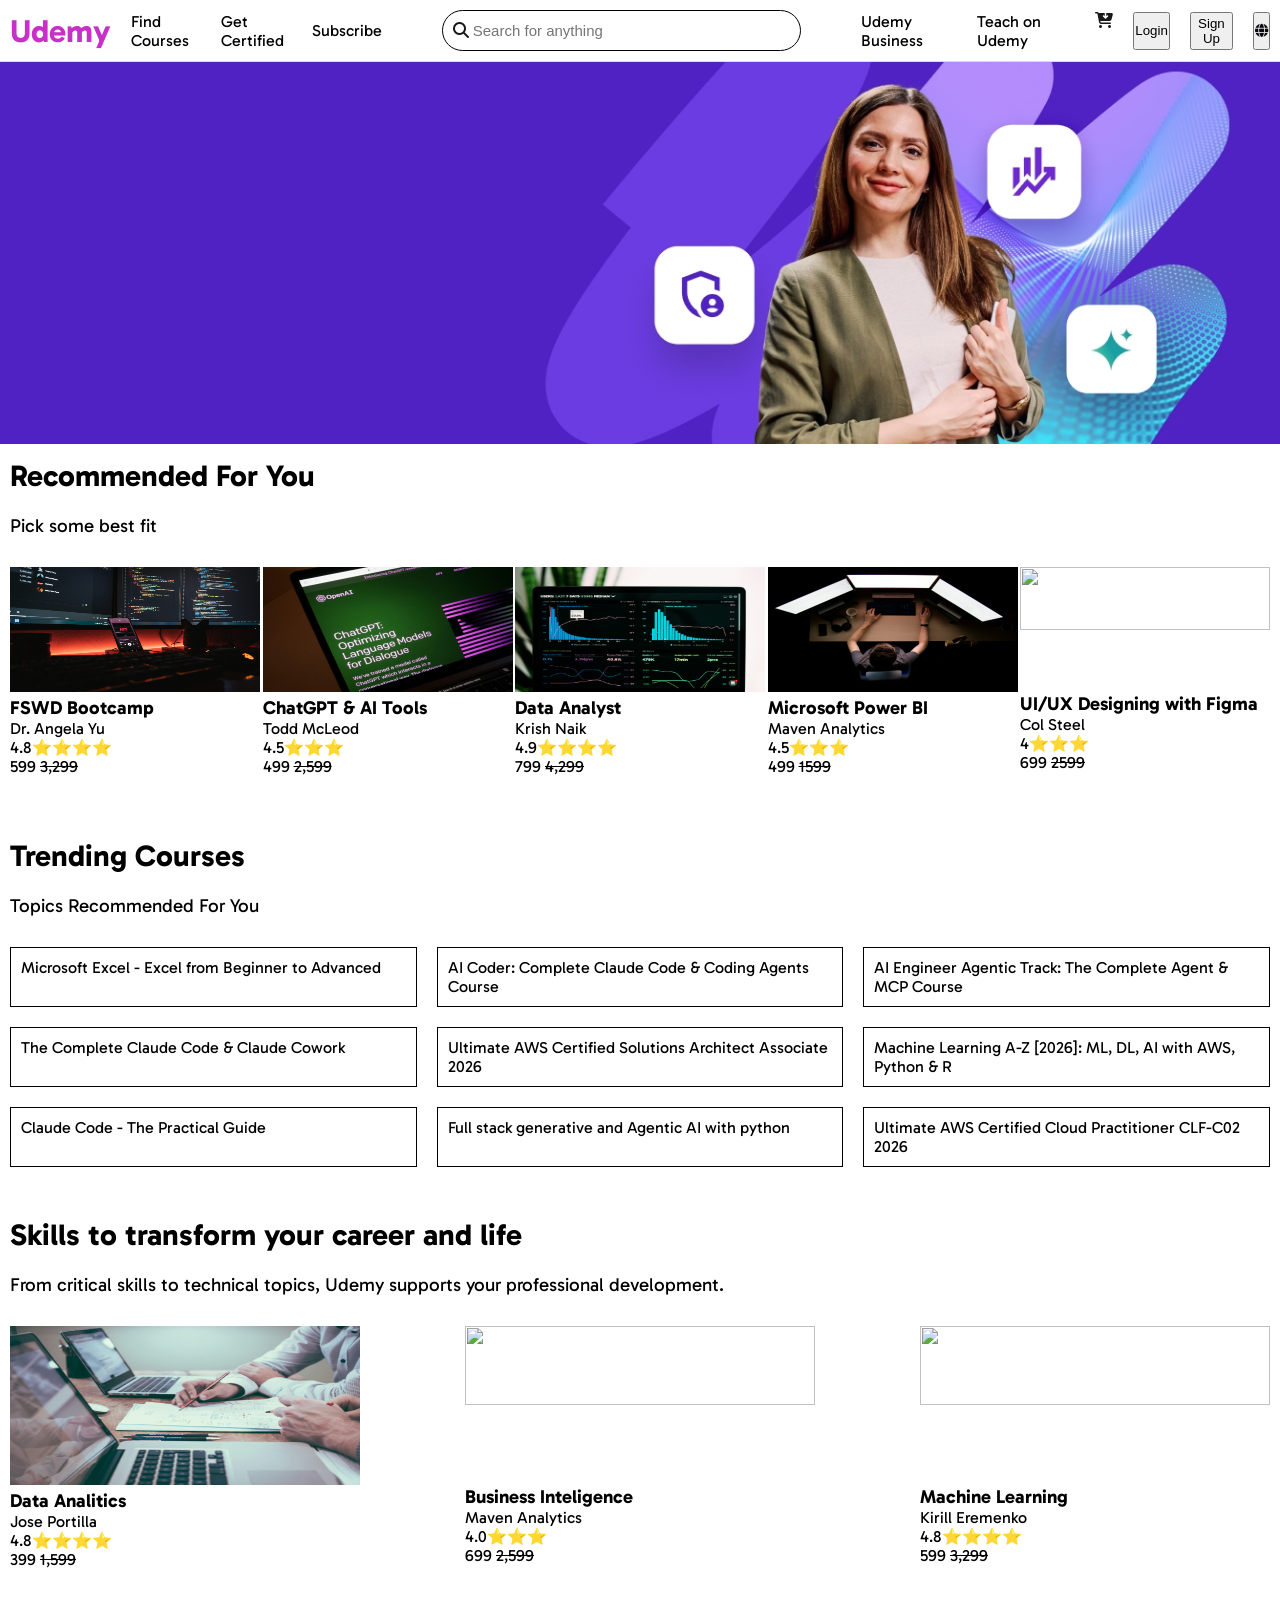
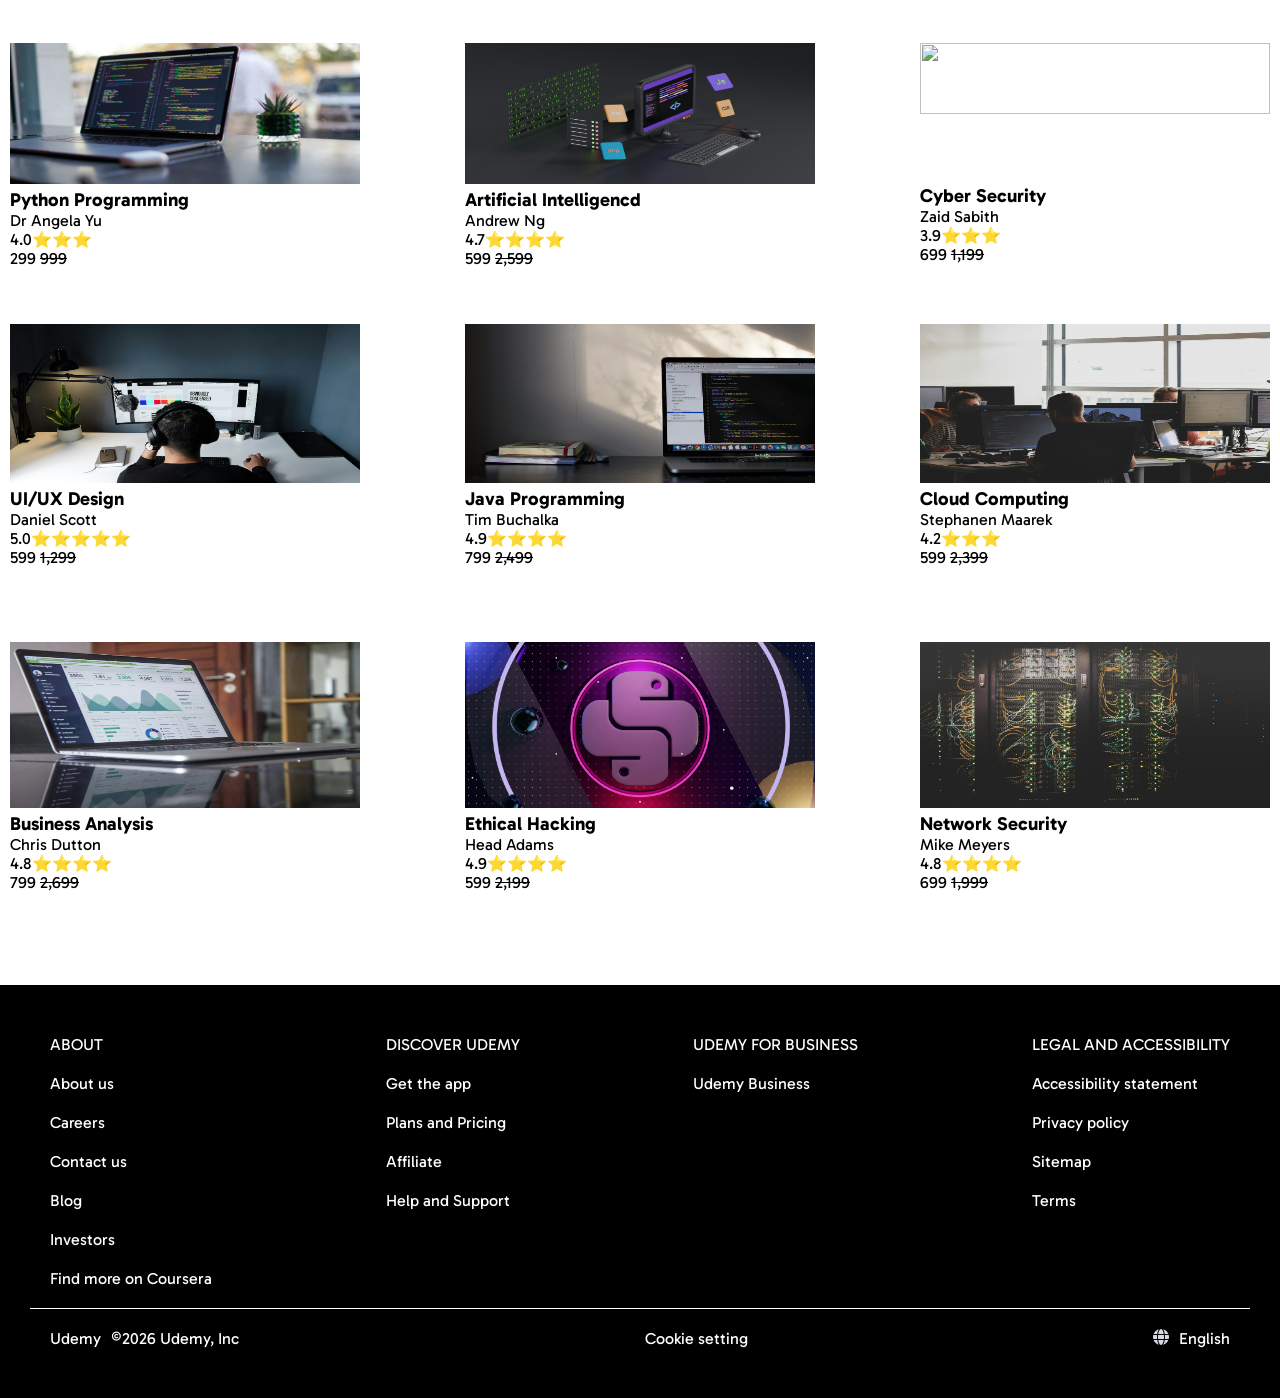
==== index.html @ 96a2e06c "My project files are added" ====
<!doctype html>
<html lang="en">
  <head>
    <meta charset="UTF-8" />
    <meta name="viewport" content="width=device-width, initial-scale=1.0" />
    <title>Udemy Clone</title>
    <link rel="preconnect" href="https://fonts.googleapis.com" />
    <link rel="preconnect" href="https://fonts.gstatic.com" crossorigin />
    <link
      href="https://fonts.googleapis.com/css2?family=Gabarito:wght@400..900&display=swap"
      rel="stylesheet"
    />
    <link rel="Stylesheet" href="style.css">
    <link rel="stylesheet" href="https://cdnjs.cloudflare.com/ajax/libs/font-awesome/6.5.1/css/all.min.css" />
  </head>
  <body>
    <div class="navbar">
      <div class="navbar__sec1">
        <h1 class="navbar__sec1__title">Udemy</h1>
        <p>Find Courses</p>
        <p>Get Certified</p>
        <p>Subscribe</p>
      </div>
      <div class="navbar__sec2">
        <i class="fa-solid fa-magnifying-glass" style="color:rgb(24, 25, 27);"></i>
        <input placeholder="Search for anything">
      </div>
      <div class="navbar__sec3">
        <p>Udemy Business</p>
        <p>Teach on Udemy</p>
        <i class="fa-solid fa-cart-arrow-down" style="color: rgb(24, 25, 27);"></i>
        <button class="navbar__sec3__login">Login</button>
        <button class="navbar__sec3__sign">Sign Up</button>
        <button class="navbar__sec3__global"><i class="fa-solid fa-globe" style="color: rgb(6, 9, 15);"></i></button>
        
        </table>
      </div>
    </div>
    <div class="sales-image">
        <img src="images\sales image.jpg" alt="sales-image">
    </div>
    <div class="recommended">
        <h1 class="recommended__title">Recommended For You</h1>
        <h3 class="recommended__subtitle">Pick some best fit</h3>
        <div class="recommended__container">
            <div class="course-card">
                <img src="./images/r1.jpg">
                <h3>FSWD Bootcamp</h3>
                <p>Dr. Angela Yu</p>
                <p>4.8⭐⭐⭐⭐</p>
                <p>599 <del>3,299</del> </p>
            </div>
            <div class="course-card">
                <img src="./images/r2.jpg">
                <h3>ChatGPT & AI Tools</h3>
                <p>Todd McLeod</p>
                <p>4.5⭐⭐⭐</p>
                <p>499 <del>2,599</del> </p>
            </div>
            <div class="course-card">
                <img src="./images/r3.jpg">
                <h3>Data Analyst </h3>
                <p>Krish Naik</p>
                <p>4.9⭐⭐⭐⭐</p>
                <p>799 <del>4,299</del> </p>
            </div>
            <div class="course-card">
                <img src="./images/r4.jpg">
                <h3>Microsoft Power BI </h3>
                <p>Maven Analytics</p>
                <p>4.5⭐⭐⭐</p>
                <p>499 <del>1599</del> </p>
            </div>
            <div class="course-card">
                <img src="./images/r5.jpg">
                <h3>UI/UX Designing with Figma</h3>
                <p>Col Steel</p>
                <p>4⭐⭐⭐</p>
                <p>699 <del>2599</del> </p>
            </div>
        </div>
    </div>
    <div class="trending-courses">
      <h1 class="trending-courses__title">Trending Courses</h1>
       <h3 class="trending-courses__subtitle">Topics Recommended For You</h3>
      <div class="trending-courses__container">
      
      <p>Microsoft Excel - Excel from Beginner to Advanced</p>
      <p>AI Coder: Complete Claude Code & Coding Agents Course</p>
      <p>AI Engineer Agentic Track: The Complete Agent & MCP Course</p>
      <p>The Complete Claude Code & Claude Cowork</p>
      <p>Ultimate AWS Certified Solutions Architect Associate 2026
</p>
      <p>Machine Learning A-Z [2026]: ML, DL, AI with AWS, Python & R</p>
      <p>Claude Code - The Practical Guide</p>
      <p>Full stack generative and Agentic AI with python</p>
      <p>Ultimate AWS Certified Cloud Practitioner CLF-C02 2026</p>
      </div>
    </div>
    </div>
    <div class="skill" >
      <div class="skill__title">Skills to transform your career and life</div>
      <h3 class="skill__desc">From critical skills to technical topics, Udemy supports your professional development.
      </h3>
      <div class="skill__container">
        <div class="course-card__sec">
        <img src="./images/s1.jpg">
                <h3>Data Analitics</h3>
                <p>Jose Portilla</p>
                <p>4.8⭐⭐⭐⭐</p>
                <p>399 <del>1,599</del> </p>
        </div>
        <div class="course-card__sec">
        <img src="./images/s2.jpg">
                <h3>Business Inteligence</h3>
                <p>Maven Analytics</p>
                <p>4.0⭐⭐⭐</p>
                <p>699 <del>2,599</del> </p>
        </div>
        <div class="course-card__sec">
        <img src="./images/s3.jpg">
                <h3>Machine Learning</h3>
                <p>Kirill Eremenko</p>
                <p>4.8⭐⭐⭐⭐</p>
                <p>599 <del>3,299</del> </p>
        </div>
        <div class="course-card__sec">
        <img src="./images/s4.jpg">
                <h3>Python Programming</h3>
                <p>Dr Angela Yu</p>
                <p>4.0⭐⭐⭐</p>
                <p>299 <del>999</del> </p>
        </div>
        <div class="course-card__sec">
        <img src="./images/s5.jpg">
                <h3>Artificial Intelligencd</h3>
                <p>Andrew Ng</p>
                <p>4.7⭐⭐⭐⭐</p>
                <p>599 <del>2,599</del> </p>
        </div>
        <div class="course-card__sec">
        <img src="./images/s6.jpg">
                <h3>Cyber Security</h3>
                <p>Zaid Sabith</p>
                <p>3.9⭐⭐⭐</p>
                <p>699 <del>1,199</del> </p>
        </div>
        <div class="course-card__sec">
        <img src="./images/s7.jpg">
                <h3>UI/UX Design</h3>
                <p>Daniel Scott</p>
                <p>5.0⭐⭐⭐⭐⭐</p>
                <p>599 <del>1,299</del> </p>
        </div>
        <div class="course-card__sec">
        <img src="./images/s8.jpg">
                <h3>Java Programming</h3>
                <p>Tim Buchalka</p>
                <p>4.9⭐⭐⭐⭐</p>
                <p>799 <del>2,499</del> </p>
        </div>
        <div class="course-card__sec">
        <img src="./images/s9.jpg">
                <h3>Cloud Computing</h3>
                <p>Stephanen Maarek</p>
                <p>4.2⭐⭐⭐</p>
                <p>599 <del>2,399</del> </p>
        </div>
        <div class="course-card__sec">
        <img src="./images/s10.jpg">
                <h3>Business Analysis</h3>
                <p>Chris Dutton</p>
                <p>4.8⭐⭐⭐⭐</p>
                <p>799 <del>2,699</del> </p>
        </div>
        <div class="course-card__sec">
        <img src="./images/s11.jpg">
                <h3>Ethical Hacking</h3>
                <p>Head Adams</p>
                <p>4.9⭐⭐⭐⭐</p>
                <p>599 <del>2,199</del> </p>
        </div>
        <div class="course-card__sec">
        <img src="./images/s12.jpg">
                <h3>Network Security</h3>
                <p>Mike Meyers</p>
                <p>4.8⭐⭐⭐⭐</p>
                <p>699 <del>1,999</del> </p>
        </div>
      </div>
      <div class="footer">
        <div class="footer__one">
          <div class="footer__one__s1">
            <p>ABOUT</p>
            <p>About us</p>
            <p>Careers</p>
            <p>Contact us</p>
            <p>Blog</p>
            <p>Investors</p>
            <p>Find more on Coursera</p>
          </div>
          <div class="footer__one__s2">
            <p>DISCOVER UDEMY</p>
            <p>Get the app</p>
            <p>Plans and Pricing</p>
            <p>Affiliate</p>
            <p>Help and Support</p>
          </div>
          <div class="footer__one__s3">
            <p>UDEMY FOR BUSINESS</p>
            <P>Udemy Business</P>
          </div>
          <div class="footer__one__s4">
            <p>LEGAL AND ACCESSIBILITY</p>
            <P>Accessibility statement</P>
            <p>Privacy policy</p>
            <p>Sitemap</p>
            <p>Terms</p>
          </div>
        </div>
        <div class="footer__two">
          <div class="footer__two__s1">
            <p>Udemy</p>
        <p>&copy;2026 Udemy, Inc</p>
          </div>
          <div class="footer__two__s2">
            <p>Cookie setting</p>
          </div>
            <div class="footer__two__s3">
             <i class="fa-solid fa-globe" style="color: rgb(213, 218, 229);"></i>
            <p>English</p>
        </div>
      
    </div>
  </body>
</html>
---- style.css ----
*{
    padding: 0;
    margin: 0;
}
body{
    font-family: "Gabarito", sans-serif;
}
.navbar{
   padding:10px; 
   display: flex;
   justify-content: space-between;
   border-bottom: solid gainsboro 1px;
   gap: 60px;
   align-items: center;
}
.navbar__sec1{
    display: flex;
    gap: 20px;
    align-items: center;
}
.navbar__sec1__title{
    color: rgb(200, 49, 200);
}
.navbar__sec2{
    width:30%;
    padding: 10px;
    border: solid black 1px;
    border-radius: 30px;
    align-items: center;
    gap: 10px;
}
.navbar__sec2 input{
    border: none;
    font-size: 15px;
}
.navbar__sec2 input:focus{
    outline: none;
}
.navbar__sec3{
    display: flex;
    gap: 20px;
}
.navbar__sec3__login:focus{
background-color: blue;
color: white;

}
.navbar__sec3__sign:focus{
background-color: blue;
color: white;
}
.sales-image img{
    width: 100%;
}
.recommended-courses{
    padding: 10px;
}
.recommended__container{
    display: flex;
    justify-content: space-between;
    flex-wrap: wrap;
    margin-top: 10px;
    padding: 10px;

}
.course-card img{
    width:250px;
    height:50%;
}
.recommended__title{
font-size: 30px;
padding: 10px;
font-weight: bolder;
} 
.recommended__subtitle{
    padding: 10px;
    font-weight: lighter;
}
.trending-courses__subtitle{
    font-weight: lighter;
    padding:10px;
}
.trending-courses__container{
    display: flex;
    flex-wrap: wrap;
    margin-top: 10px;
}
.trending-courses__container p{
    border: solid black 1px;
    padding: 10px;
    flex-grow:1;
    flex-basis: 25%;
    gap:10px;
    margin: 10px;
}
.trending-courses__title{
    font-size: 30px;
    font-weight: bolder;
    padding: 10px;   
}

.skill__title{
    font-size: 30px;
    padding: 10px;
    font-weight: bolder;
    margin-top: 30px;
}
.skill__desc{
    padding: 10px;
    font-weight: lighter;
}
.course-card__sec{
    width: 350px;
}
.course-card__sec img{
    width: 100%;
    height: 50%;
}
.skill__container{
display:flex;
justify-content: space-between;
margin-top: 10px;
flex-wrap: wrap;
padding: 10px;
}
.footer{
    padding: 30px;
    background-color:black;
    color: white;
}
.footer__one{
    display: flex;
    gap: 20px;
    justify-content: space-between;
    border-bottom: solid white 1px;
    
}
.footer__one p{
    margin: 20px;
}
.footer__two{
    display: flex;
    margin: 20px;
    align-items: center;
    justify-content: space-between;
}
.footer__two__s1{
    display: flex;
    gap: 10px;
}
.footer__two__s3{
    display: flex;
    gap: 10px;
}
.footer p:hover{
    border-bottom: solid white 1px;
}
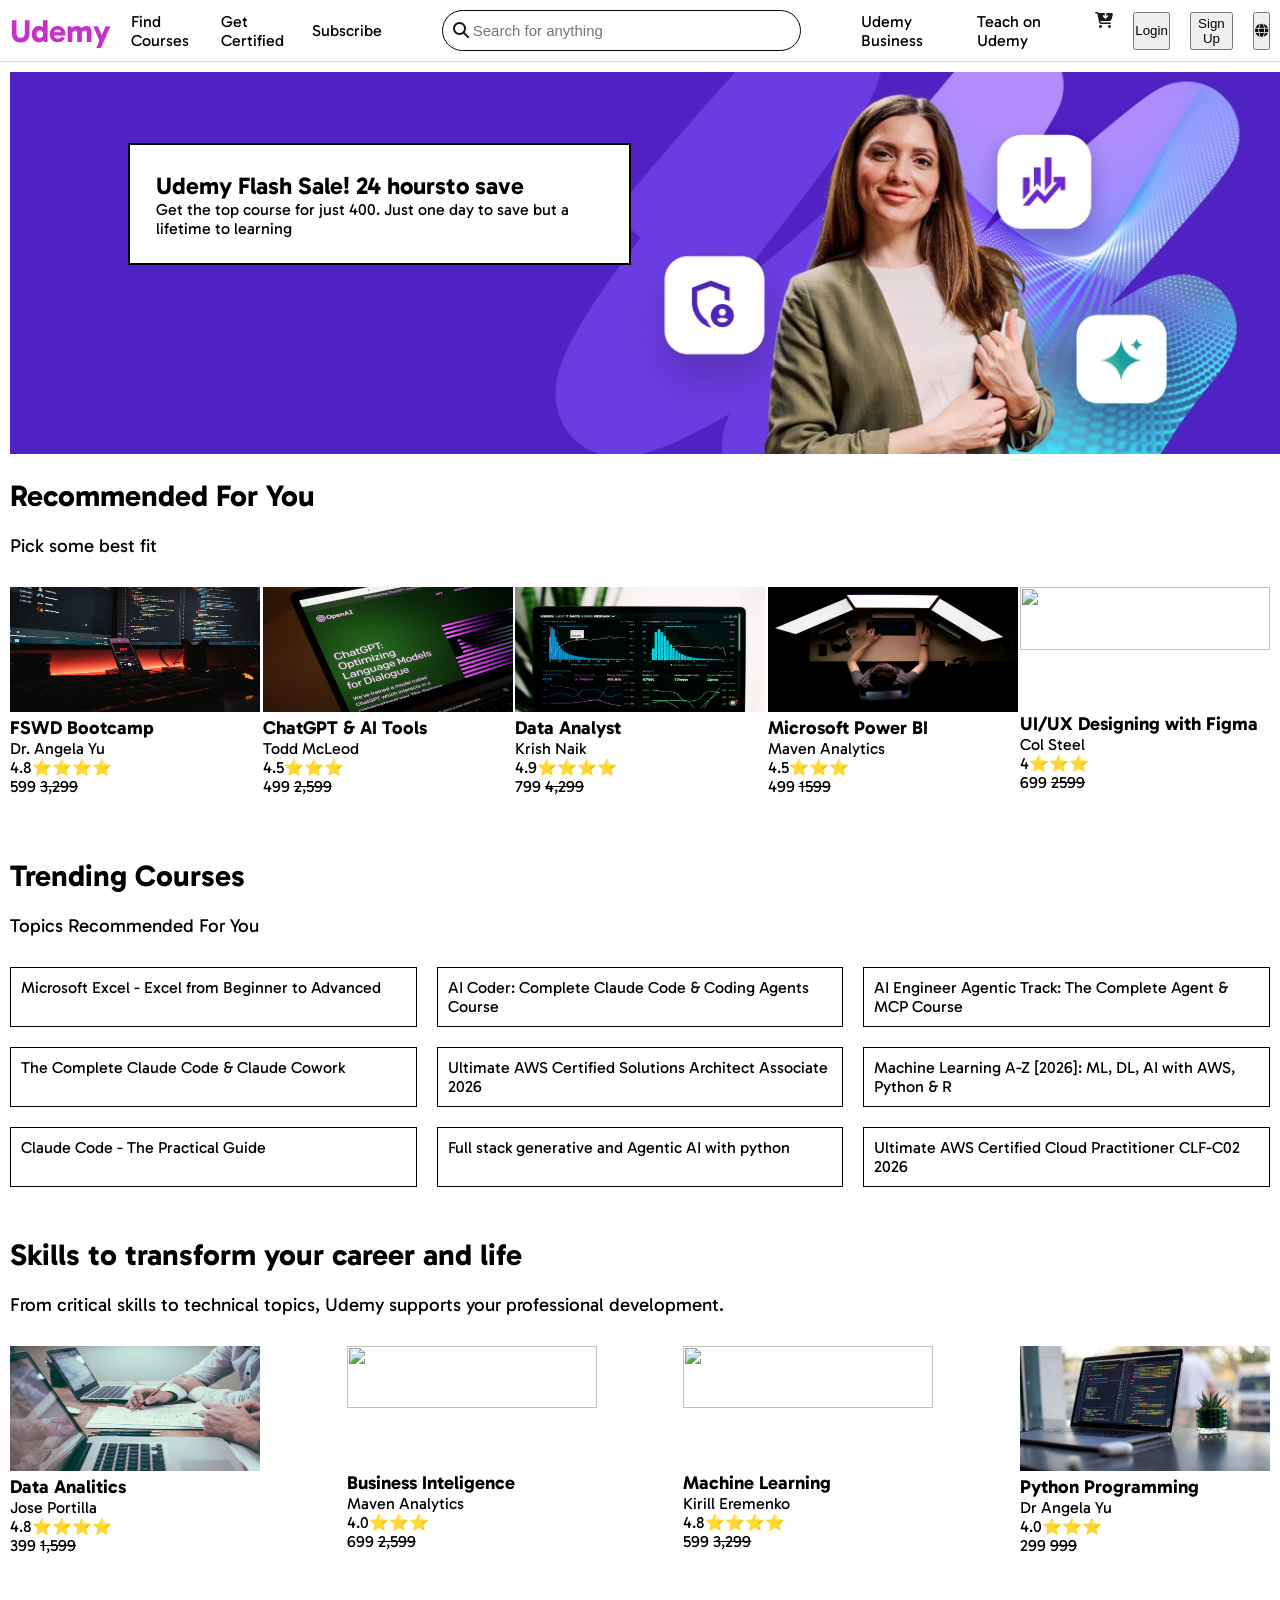
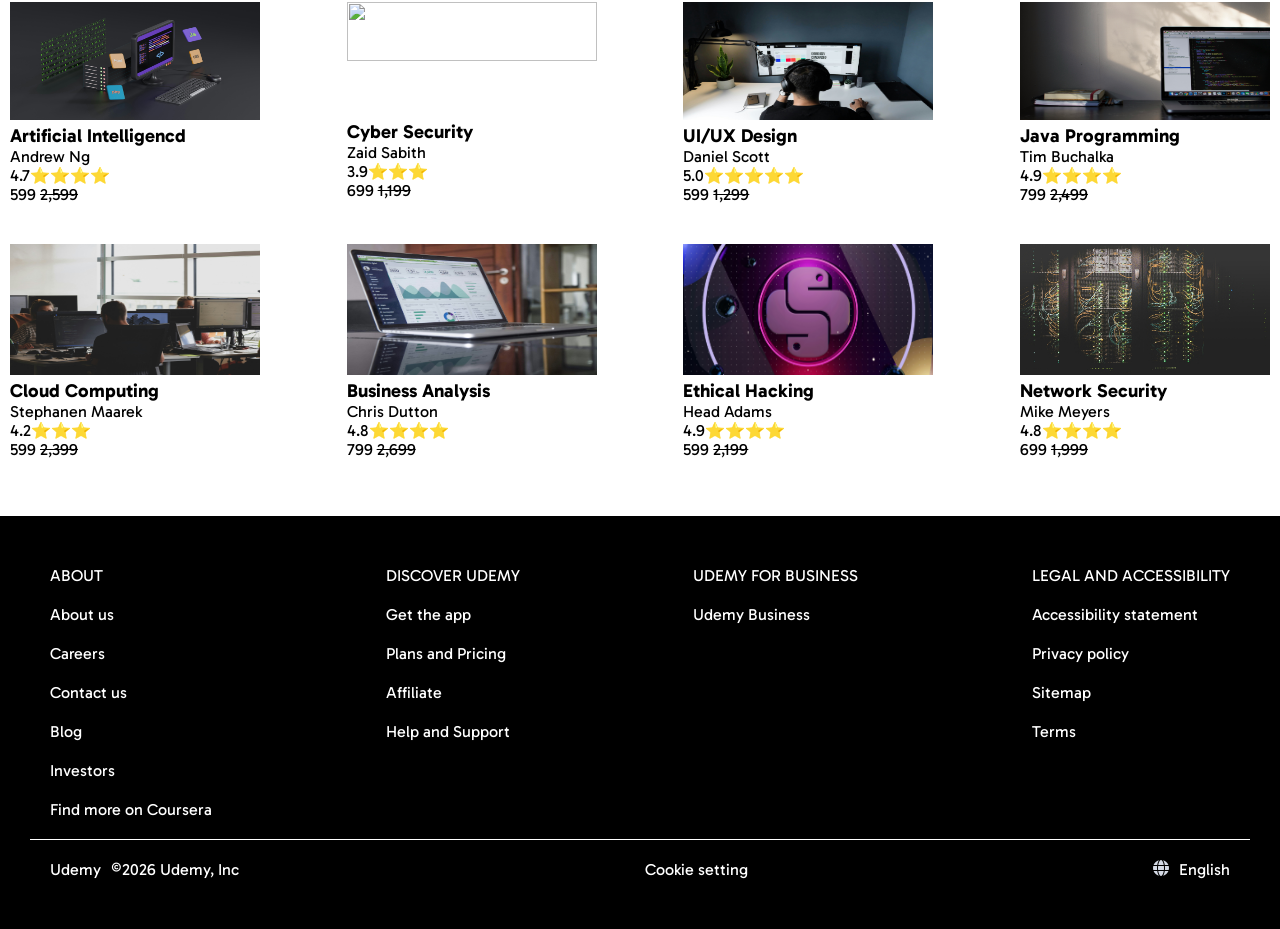
==== commit deb57055: "Updated using position" ====
--- a/index.html
+++ b/index.html
@@ -27,7 +27,14 @@
       </div>
       <div class="navbar__sec3">
         <p>Udemy Business</p>
-        <p>Teach on Udemy</p>
+        <div class="Teach-on-Udemy">
+          <p>Teach on Udemy</p>
+          <div class="Teach-on-Udemy__popup">
+            <p>
+              Turn what you know into an opportunity and reach millions around the world.
+            </p>
+          </div>
+        </div>
         <i class="fa-solid fa-cart-arrow-down" style="color: rgb(24, 25, 27);"></i>
         <button class="navbar__sec3__login">Login</button>
         <button class="navbar__sec3__sign">Sign Up</button>
@@ -38,6 +45,10 @@
     </div>
     <div class="sales-image">
         <img src="images\sales image.jpg" alt="sales-image">
+        <div class="sales-image__offer">
+          <h2>Udemy Flash Sale! 24 hoursto save</h2>
+          <p>Get the top course for just 400. Just one day to save but  a lifetime  to learning</p>
+        </div>
     </div>
     <div class="recommended">
         <h1 class="recommended__title">Recommended For You</h1>
--- a/style.css
+++ b/style.css
@@ -12,7 +12,12 @@
    border-bottom: solid gainsboro 1px;
    gap: 60px;
    align-items: center;
+   position: sticky;
+   top: 0;
+   background-color: white;
+   z-index: 1;
 }
+
 .navbar__sec1{
     display: flex;
     gap: 20px;
@@ -28,6 +33,7 @@
     border-radius: 30px;
     align-items: center;
     gap: 10px;
+    background-color:transparent;
 }
 .navbar__sec2 input{
     border: none;
@@ -49,8 +55,38 @@
 background-color: blue;
 color: white;
 }
+.Teach-on-Udemy{
+    position: relative;
+    cursor: pointer;
+}
+.Teach-on-Udemy:hover .Teach-on-Udemy__popup{
+display: block;
+}
+.Teach-on-Udemy__popup{
+    position: absolute;
+    background-color: white;
+    border: solid black 1px;
+    width:150px;
+    top: 30px;
+    padding: 20px;
+    right: 0;
+    display: none;
+}
+.sales-image{
+    position: relative;
+}
 .sales-image img{
     width: 100%;
+    padding: 10px;
+}
+.sales-image__offer{
+    width:35%;
+    border: solid black 2px;
+    background-color: white;
+    padding: 2%;
+    position: absolute;
+    top: 20%;
+    left:10%;
 }
 .recommended-courses{
     padding: 10px;
@@ -110,7 +146,7 @@
     font-weight: lighter;
 }
 .course-card__sec{
-    width: 350px;
+    width: 250px;
 }
 .course-card__sec img{
     width: 100%;
@@ -122,6 +158,7 @@
 margin-top: 10px;
 flex-wrap: wrap;
 padding: 10px;
+gap: 5px;
 }
 .footer{
     padding: 30px;
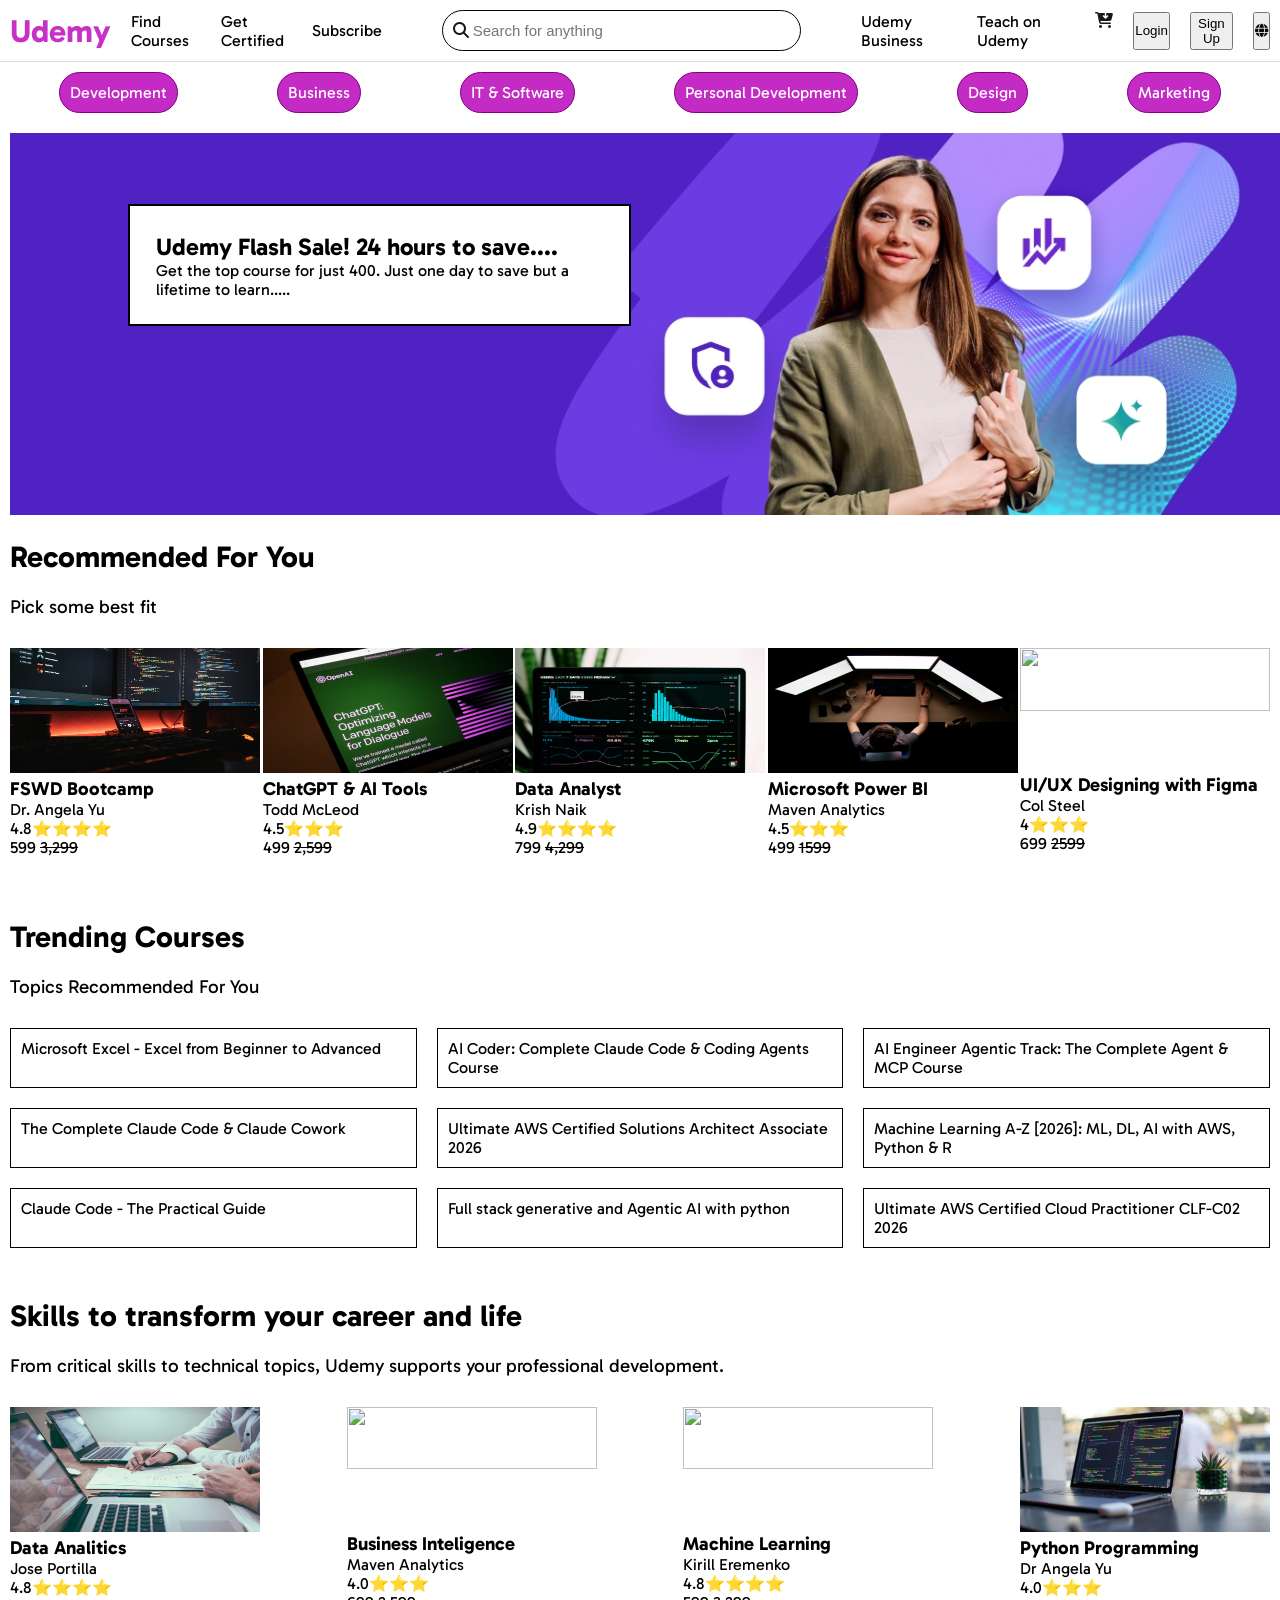
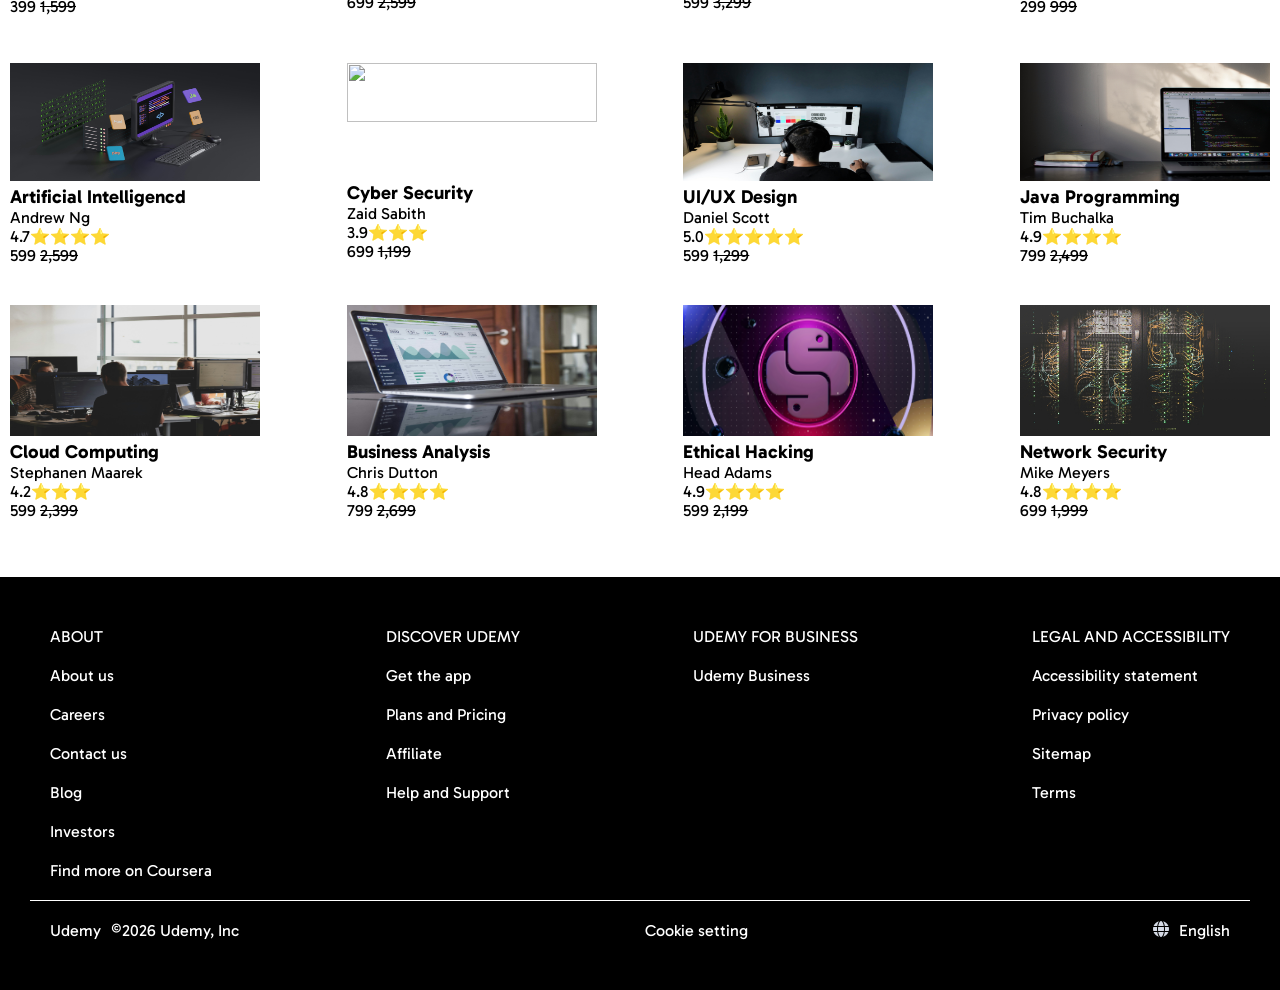
==== commit 3b44b811: "Updated using Animations" ====
--- a/index.html
+++ b/index.html
@@ -39,15 +39,22 @@
         <button class="navbar__sec3__login">Login</button>
         <button class="navbar__sec3__sign">Sign Up</button>
         <button class="navbar__sec3__global"><i class="fa-solid fa-globe" style="color: rgb(6, 9, 15);"></i></button>
-        
-        </table>
-      </div>
+      </div>
+    </div>
+    <div class="categories">
+      <p>Development</p>
+      <p>Business</p>
+      <p>IT & Software</p>
+      <p>Personal Development</p>
+      <p>Design</p>
+      <p>Marketing</p>
+
     </div>
     <div class="sales-image">
         <img src="images\sales image.jpg" alt="sales-image">
         <div class="sales-image__offer">
-          <h2>Udemy Flash Sale! 24 hoursto save</h2>
-          <p>Get the top course for just 400. Just one day to save but  a lifetime  to learning</p>
+          <h2>Udemy Flash Sale! 24 hours to save....</h2>
+          <p>Get the top course for just 400. Just one day to save but  a lifetime  to learn.....</p>
         </div>
     </div>
     <div class="recommended">
--- a/style.css
+++ b/style.css
@@ -72,6 +72,27 @@
     right: 0;
     display: none;
 }
+.categories{
+    display: flex;
+    padding: 10px;
+    justify-content: space-around;
+    
+}
+.categories p{
+    background-color: rgb(196, 43, 196);
+    color: white;
+    border-radius: 30px;
+    padding: 10px;
+    border: solid purple 1px;
+
+}
+.categories p:hover{
+    transition: 1s;
+    background-color: transparent;
+    color: black;
+    cursor: pointer;
+    border: solid purple 1px;
+}
 .sales-image{
     position: relative;
 }
@@ -87,6 +108,20 @@
     position: absolute;
     top: 20%;
     left:10%;
+    animation-name: zoom;
+    animation-duration: 2s;
+    opacity: 0;
+    animation-fill-mode: forwards;
+}
+@keyframes zoom{
+    0%{
+        transform: scale(0);
+        opacity: 0;
+    }
+    100%{
+        transform: scale(1);
+        opacity: 1;
+    }
 }
 .recommended-courses{
     padding: 10px;
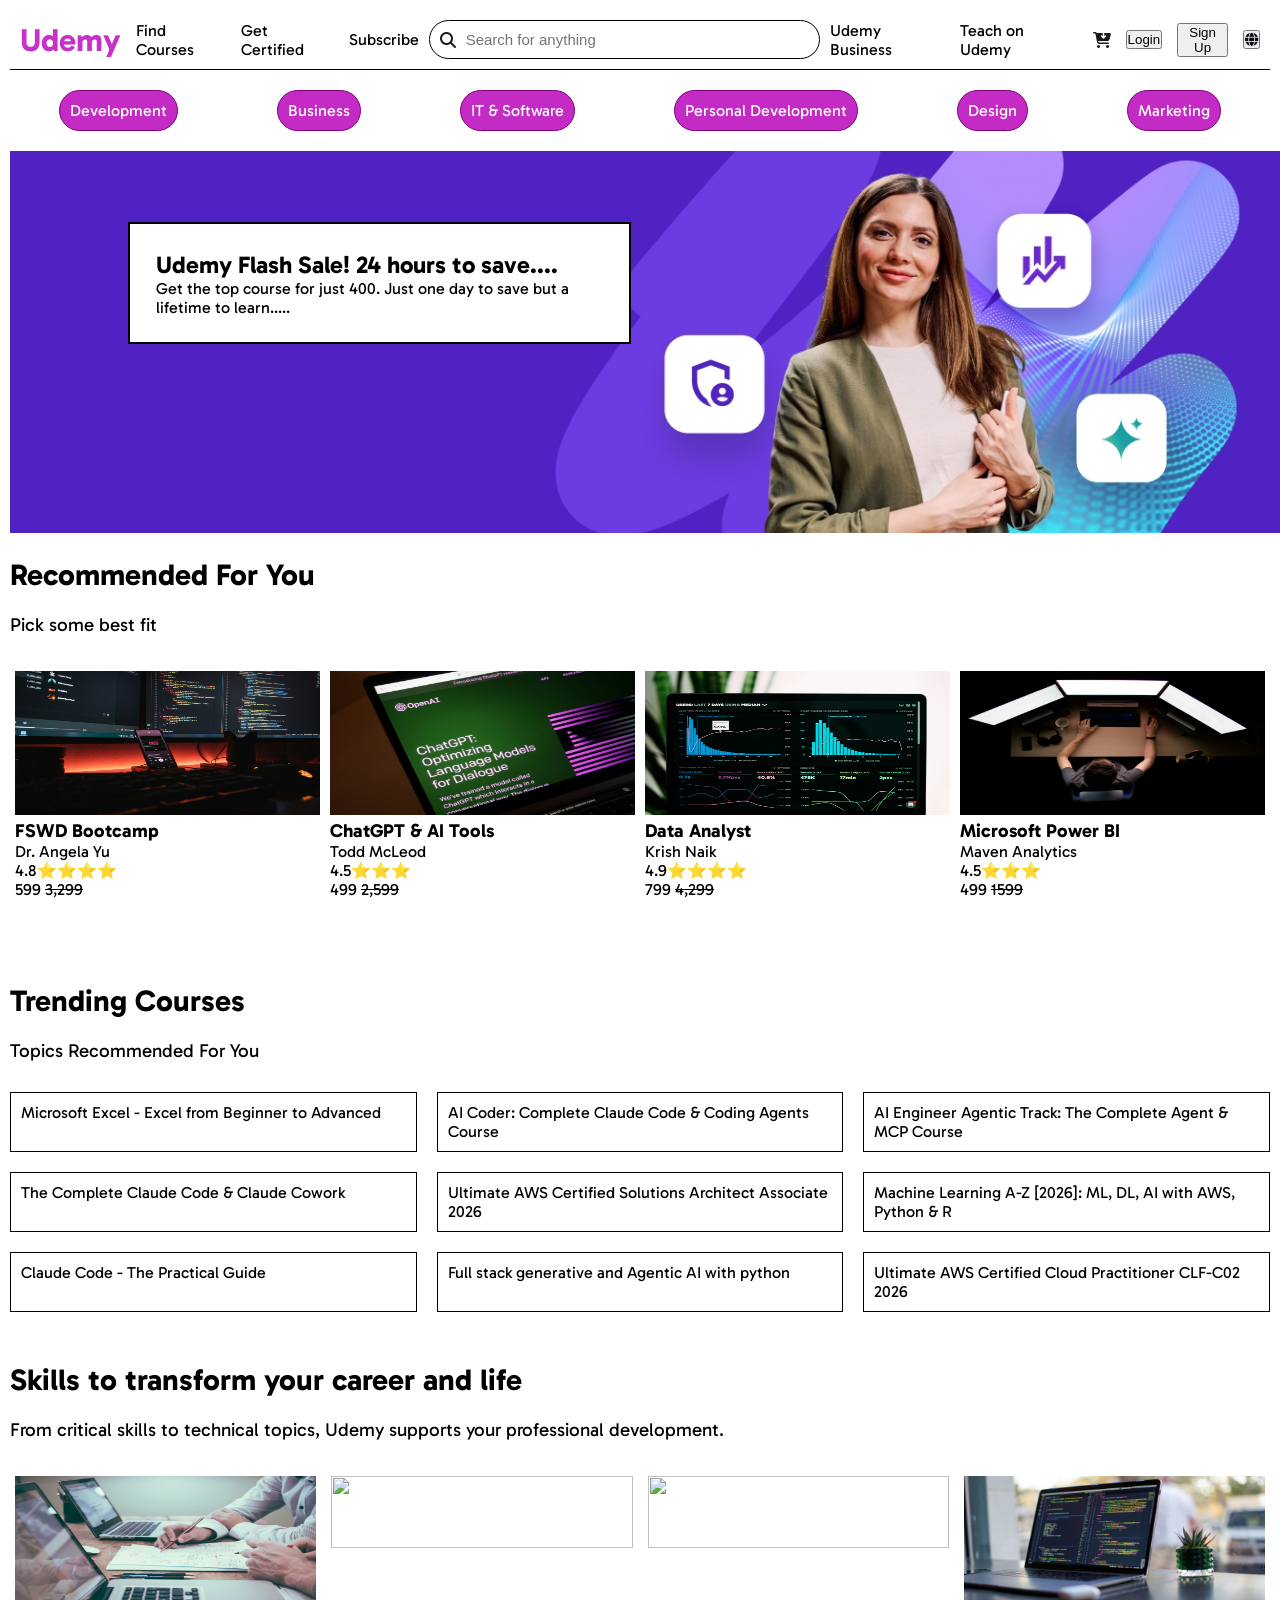
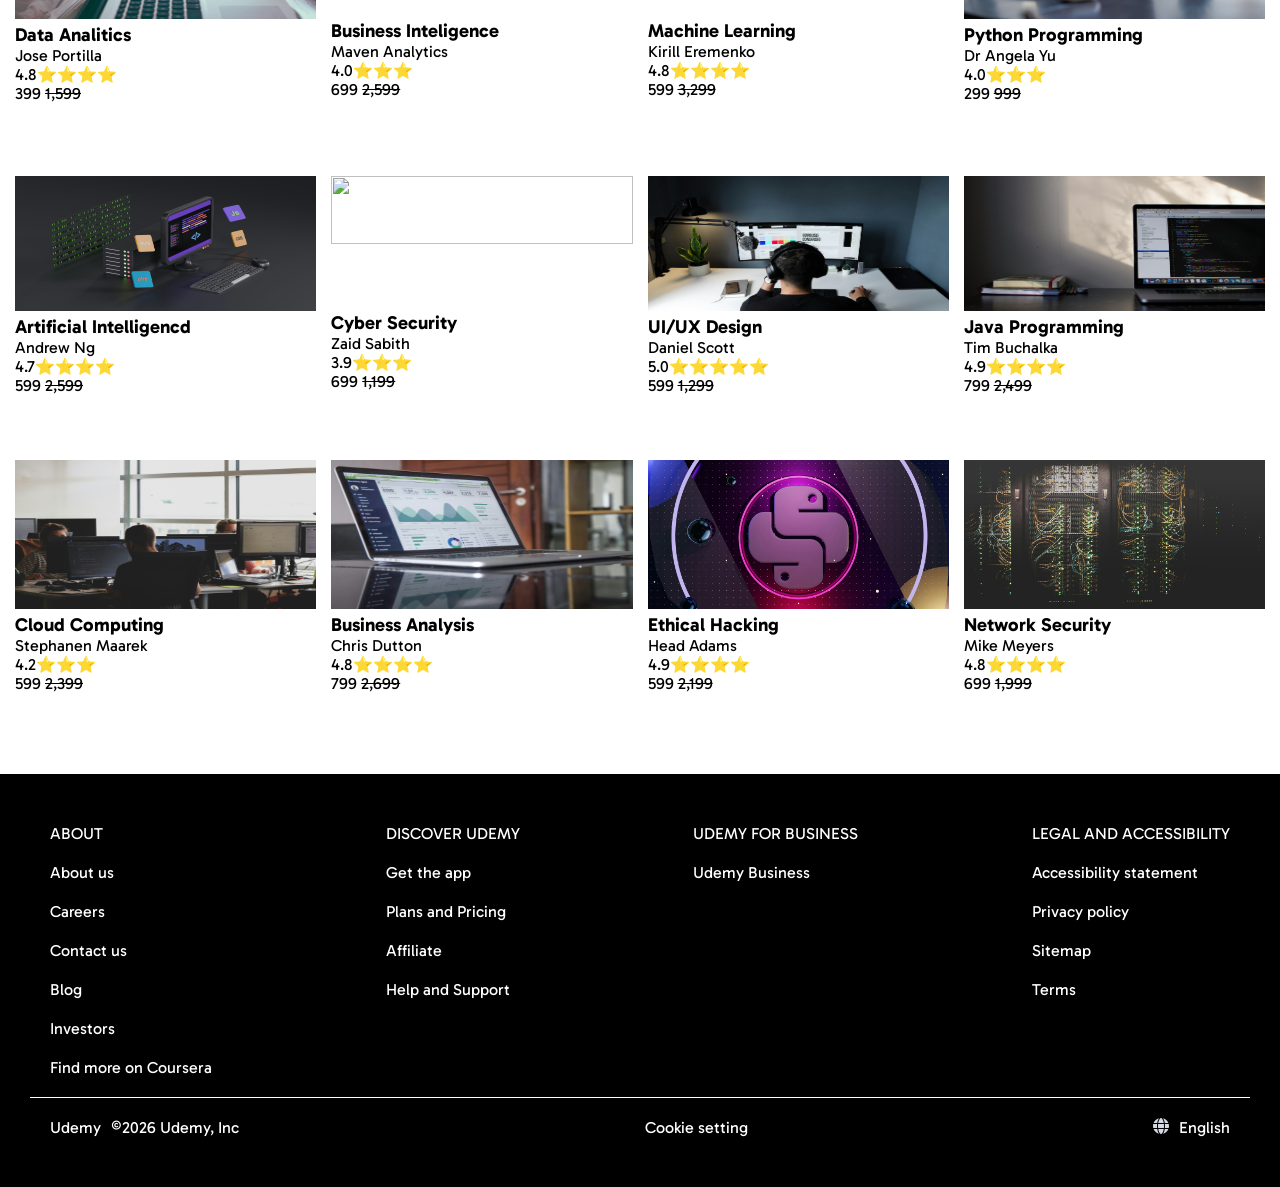
==== commit c2bb5620: "Updated using media Queries" ====
--- a/index.html
+++ b/index.html
@@ -40,6 +40,10 @@
         <button class="navbar__sec3__sign">Sign Up</button>
         <button class="navbar__sec3__global"><i class="fa-solid fa-globe" style="color: rgb(6, 9, 15);"></i></button>
       </div>
+      <div class="navbar__sec4">
+        <i class="fa-solid fa-bars" style="color: rgb(7, 11, 18);"></i>
+
+      </div>
     </div>
     <div class="categories">
       <p>Development</p>
@@ -88,13 +92,6 @@
                 <p>Maven Analytics</p>
                 <p>4.5⭐⭐⭐</p>
                 <p>499 <del>1599</del> </p>
-            </div>
-            <div class="course-card">
-                <img src="./images/r5.jpg">
-                <h3>UI/UX Designing with Figma</h3>
-                <p>Col Steel</p>
-                <p>4⭐⭐⭐</p>
-                <p>699 <del>2599</del> </p>
             </div>
         </div>
     </div>
--- a/style.css
+++ b/style.css
@@ -9,18 +9,19 @@
    padding:10px; 
    display: flex;
    justify-content: space-between;
-   border-bottom: solid gainsboro 1px;
-   gap: 60px;
+   border-bottom: solid black 1px;
+   gap: 10px;
    align-items: center;
    position: sticky;
    top: 0;
    background-color: white;
    z-index: 1;
+   margin:10px ;
 }
 
 .navbar__sec1{
     display: flex;
-    gap: 20px;
+    gap: 15px;
     align-items: center;
 }
 .navbar__sec1__title{
@@ -34,6 +35,7 @@
     align-items: center;
     gap: 10px;
     background-color:transparent;
+    display: flex;
 }
 .navbar__sec2 input{
     border: none;
@@ -44,7 +46,9 @@
 }
 .navbar__sec3{
     display: flex;
-    gap: 20px;
+    justify-content: space-between;
+    align-items: center;
+    gap:15px;
 }
 .navbar__sec3__login:focus{
 background-color: blue;
@@ -54,6 +58,9 @@
 .navbar__sec3__sign:focus{
 background-color: blue;
 color: white;
+}
+.navbar__sec4{
+    display: none;
 }
 .Teach-on-Udemy{
     position: relative;
@@ -134,9 +141,14 @@
     padding: 10px;
 
 }
+.course-card{
+    flex-grow: 1;
+    flex-basis: 20%;
+    margin: 5px;
+}
 .course-card img{
-    width:250px;
-    height:50%;
+    width: 100%;
+    height: 50%;
 }
 .recommended__title{
 font-size: 30px;
@@ -181,7 +193,10 @@
     font-weight: lighter;
 }
 .course-card__sec{
-    width: 250px;
+    flex-grow: 1;
+    flex-basis: 20%;
+    margin: 5px;
+
 }
 .course-card__sec img{
     width: 100%;
@@ -227,3 +242,25 @@
 .footer p:hover{
     border-bottom: solid white 1px;
 }
+@media screen and (max-width:800px) {
+    body{
+        font-size: 10px;
+    }
+}
+@media screen and (max-width:600px) {
+    .course-card{
+        flex-basis: 40%;
+    }
+    .course-card__sec{
+        flex-basis: 40%;
+    }
+    .categories{
+        display: none;
+    }
+    .navbar__sec2,.navbar__sec3{
+        display: none;
+    }
+    .navbar__sec4{
+        display: block;
+    }
+}
